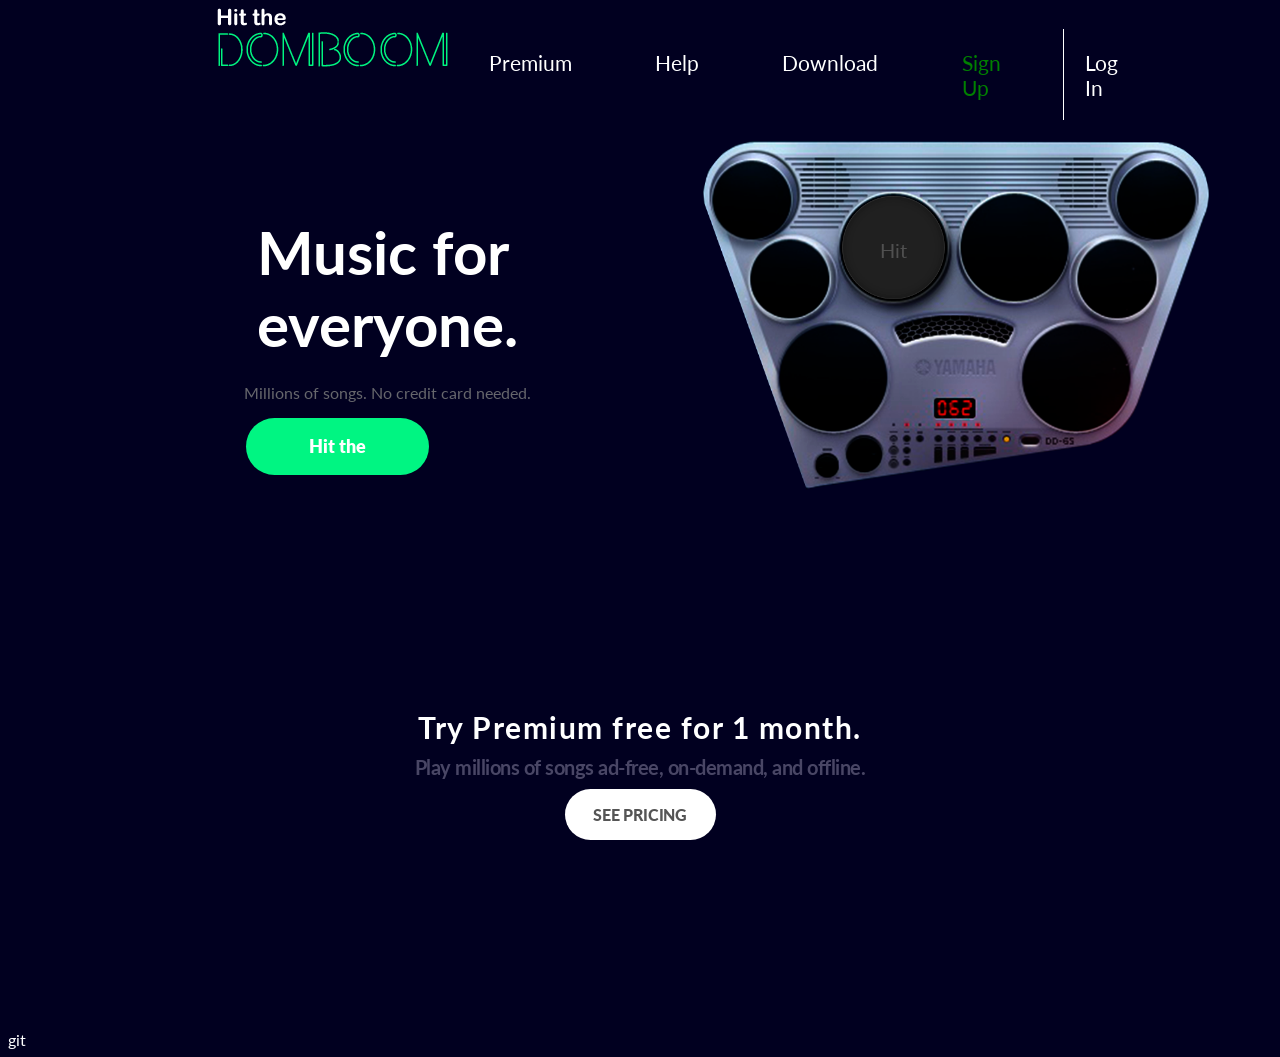
==== index.html @ 34d4bbc4 "JS" ====
<!DOCTYPE html>
<html lang="en">
<head>
    <meta charset="UTF-8">
    <meta http-equiv="X-UA-Compatible" content="IE=edge">
    <meta name="viewport" content="width=device-width, initial-scale=1.0">
    <link rel="stylesheet" type="text/css" href="./Assets/css/style.css">
    <link rel="preconnect" href="https://fonts.googleapis.com">
    <link rel="preconnect" href="https://fonts.gstatic.com" crossorigin>
    <link href="https://fonts.googleapis.com/css2?family=Lato&display=swap" rel="stylesheet">
    <link href="https://fonts.googleapis.com/css2?family=Lato:wght@900&family=Roboto:wght@400;500;700&display=swap" rel="stylesheet">
    <title>Hit the domboom</title>
</head>
<body>
 <header>
     <div class="bmenu">
        <button id="menu">
            <div id="line"></div>         
            <div id="line"></div>
            <div id="line"></div>
        </button>
    </div> 
     <div>
     <img src="./Assets/img/logo.png" alt="Logo">
    </div>
     <nav>
         <a>Premium</a>
         <a>Help</a>
         <a>Download</a>
         <a id="active">Sign Up</a>
         <a id="border">Log In</a>
     </nav>
</header>
     <section class="section">
        <article>
            <h1>Music for <br>everyone.</h1>
            <p>Millions of songs. No credit card needed.</p>
            <button id="green">Hit the</button>
        </article>
        <img src="./Assets/img/drumkit.png" alt="Drumkit">
        <div id="hitbombo">
            <img class="hit" src="./Assets/img/muestra-boton.png" alt ="Botón interactivo de hit">
            <button>Hit</button>
        </div>
        <div id="hitcrash">
            <img class="hit" src="./Assets/img/muestra-boton.png" alt ="Botón interactivo de hit">
            <button>Hit</button>
        </div>
    <!--   <div id="hithat">
            <img class="hit" src="./Assets/img/muestra-boton.png" alt ="Botón interactivo de hit">
            <button>Hit</button> 
        </div>
        <div id="hitredo">
            <img class="hit" src="./Assets/img/muestra-boton.png" alt ="Botón interactivo de hit">
            <button>Hit</button> 
        </div>
        <div id="hittom1">
            <img class="hit" src="./Assets/img/muestra-boton.png" alt ="Botón interactivo de hit">
            <button>Hit</button>
        </div>
        <div id="hittom2">
            <img class="hit" src="./Assets/img/muestra-boton.png" alt ="Botón interactivo de hit">
            <button>Hit</button> 
        </div>
        <div id="hittom3">
            <img class="hit" src="./Assets/img/muestra-boton.png" alt ="Botón interactivo de hit">
            <button>Hit</button> 
        </div>
        <div id="hittom4">
            <img class="hit" src="./Assets/img/muestra-boton.png" alt ="Botón interactivo de hit">
            <button>Hit</button> 
        </div>
    -->
    </section>
    <div id="hitm">
        <img class="hit" src="./Assets/img/muestra-boton.png" alt ="Botón interactivo de hit">
        <button>Hit</button> 
    </div>
    <footer>
        <h2>Try  Premium  free  for  1  month.</h2>
        <p>Play millions of songs ad-free, on-demand, and offline.</p>
        <button id="white">SEE PRICING</button>
    </footer>
    <script src="Assets/js/sound.js"></script>
</body>
</html>git
---- Assets/css/style.css ----
/*@font-face {
    font-family: Lato;
    src: url(https://fonts.googleapis.com/css2?family=Lato&display=swap);
}*/

*{
    background-color: rgb(01,00,32);
    font-family: 'Lato', sans-serif;
    font-family: 'Roboto' sans-serif;
    color: white;
}

#menu {
    visibility: hidden;
}
header{
    display: flex;
    justify-content: center;
}
nav {
    display: flex;    
    justify-content: space-between;
    width: 50%;
}
nav a{
    display: flex;
    font-size: 1.25em;
    display: flex;
    display: inline;
    margin: 1em;
    padding: 1em;
    font-size: 1.30em;
}
#active{
    color: green;
}
#border{
    border-left: 1px solid white;
} 
section{
    display: flex;
    flex-direction: row;
    justify-content: center;
    align-items: center;
    position: relative;
}
section img{
    display: flex;
    width:40%;
}
article {
    display: flex;
    flex-direction: column;
    align-items: center;        
    width: 50%;
}
#green {
    background-color: #00F582;
    width: 170px;
    height: 46px;
    border: none;
    border-radius: 25px;

}
h1{
    margin-bottom: 1%;
    font-size: 60px;
}
article p{
    color: rgba(128, 128, 128, 0.8);
}
   
#white {
    background-color: white;
    color: black;
    width: 170px;
    height: 46px;
    border: none;
    border-radius: 25px;
}
footer {
    display: flex;
    flex-direction: column;
    align-items: center;
    margin-bottom: 15%;
}
h2 {
    font-size: 30px;
}
footer p {
    font-size: 20px;
    color: rgba(128, 128, 128, 0.5);
}
footer p{
    font-weight: bold;
    color: #494665;
    letter-spacing: -0.025em;
    margin: 10px;
}
#white {
    background-color: white;
    color: rgb(17,16,23);
    font-weight:bold;
    width: 136px;
    height: 46px;
    border: none;
    border-radius: 25px;
}

h2 {
    margin: 0px;
    letter-spacing: 0.050em;

}
/* hit button */
#hitm {
    visibility: hidden; 
}
#hitbombo {
    visibility: visible; 
    position: absolute;
    left: 65.56%;
    top: 15%;
    background: transparent;    
    width: 25%;
}

#hitbombo img {
    background: transparent;
}
#hitbombo button {
    border: none;
    background: rgba(128, 128, 128, 0);
    color: rgba(128, 128, 128, 0.5);
    font-size: 20px;
    position: absolute;
    width: 100%;
    bottom: 45%;
    right: 32%;
}

#hitcrash {
    visibility: visible; 
    position: absolute;
    left: 65.56%;
    top: 15%;
    background: transparent;    
    width: 25%;
}

#hitcrash img {
    background: transparent;
}
#hitcrash button {
    border: none;
    background: rgba(128, 128, 128, 0);
    color: rgba(128, 128, 128, 0.5);
    font-size: 20px;
    position: absolute;
    width: 100%;
    bottom: 45%;
    right: 32%;
}

#green{
 
    height: 57px;
    width: 183px;
    margin-right: 100px;
    border-radius: 31px;
    border-style: none;
    background: #00F582;
    font-family: Lato;
    font-style: normal;
    font-weight: 800;
    font-size: 18px;
}

#white{

    width: 151px;
    height: 51px;
    left: 560px;
    top: 803px;
    background: #FFFFFF;
    border-radius: 30px;
    border-style: none;
    font-style: Bold;
    letter-spacing: -0.01em;
    color: #555555;
    font-weight: 1000;
    font-size: 16px;

}

/*Mobile & Tablet*/
@media only screen and (max-width:991.98px ) {
/* menú (Falta interacción al abrir el menú) */
header {
    display: flex;
    flex-direction: column;        
    width: 100%;
    align-items: center; 
    margin-bottom: 10%;
}

header img{/* 
    width: 75%; */
    display: flex;
    justify-content: center;
}   
.bmenu {
    width: 100%;
    display: flex;
    justify-content: flex-end;
} 

#menu {   
    visibility: visible;     
    background-color:#00F582;
    width: 93px;
    height: 46px;
    border: none;
    border-radius: 25px;
    display: flex;
    justify-content: center;
    flex-direction: column;
    align-items: flex-end;
    padding-right: 10px;
}

#line{
    width: 15px;
    height: 2px;
    margin: 2px;
    display: flex;    
    background-color: white;
}
#line:nth-child(2){
    width: 10px;
}
nav a{
    visibility: hidden;
}
/* Section principal */

section {
    display: flex;
    flex-direction: column-reverse;
    align-items: center;
}
section img {
    justify-self: center;
    width: 100%;
}
article {
    display: flex;
    flex-direction: column;
    align-items: center;
}
h1 {
    font-size: 75px;
    margin-bottom: 1%;
    padding: 3%;
}
article p {
    font-size: 20px;
    color: rgba(128, 128, 128, 0.5);
}

#green {
    background-color: #00F582;
    width: 170px;
    height: 46px;
    border: none;
    border-radius: 25px;

}

/* hit button */
#hitd {
    visibility: hidden; 
}
#hitm {
    visibility: visible; 
    margin-top: 10%;
    margin-left: 10%;
    display: flex;
    justify-content: center;
    align-content: center;
    position: relative;
}
#hitm img {
    width: 50%;
}
#hitm button {
    border: none;
    background: rgba(128, 128, 128, 0);
    color: rgba(128, 128, 128, 0.8);
    font-size: 20px;
    position: absolute;
    top: 40%;
    right:3%;
    width: 100%;
    /* 
    position: relative;
    top: 115px;
    right: 180px;*/

}

/* footer */
footer {
    display: flex;
    flex-direction: column;
    align-items: center;
    margin-bottom: 15%;
}
h2 {
    font-size: 30px;
}
footer p {
    font-size: 20px;
    color: rgba(128, 128, 128, 0.5);
}
#white {
    background-color: white;
    color: black;
    width: 170px;
    height: 46px;
    border: none;
    border-radius: 25px;
}

}
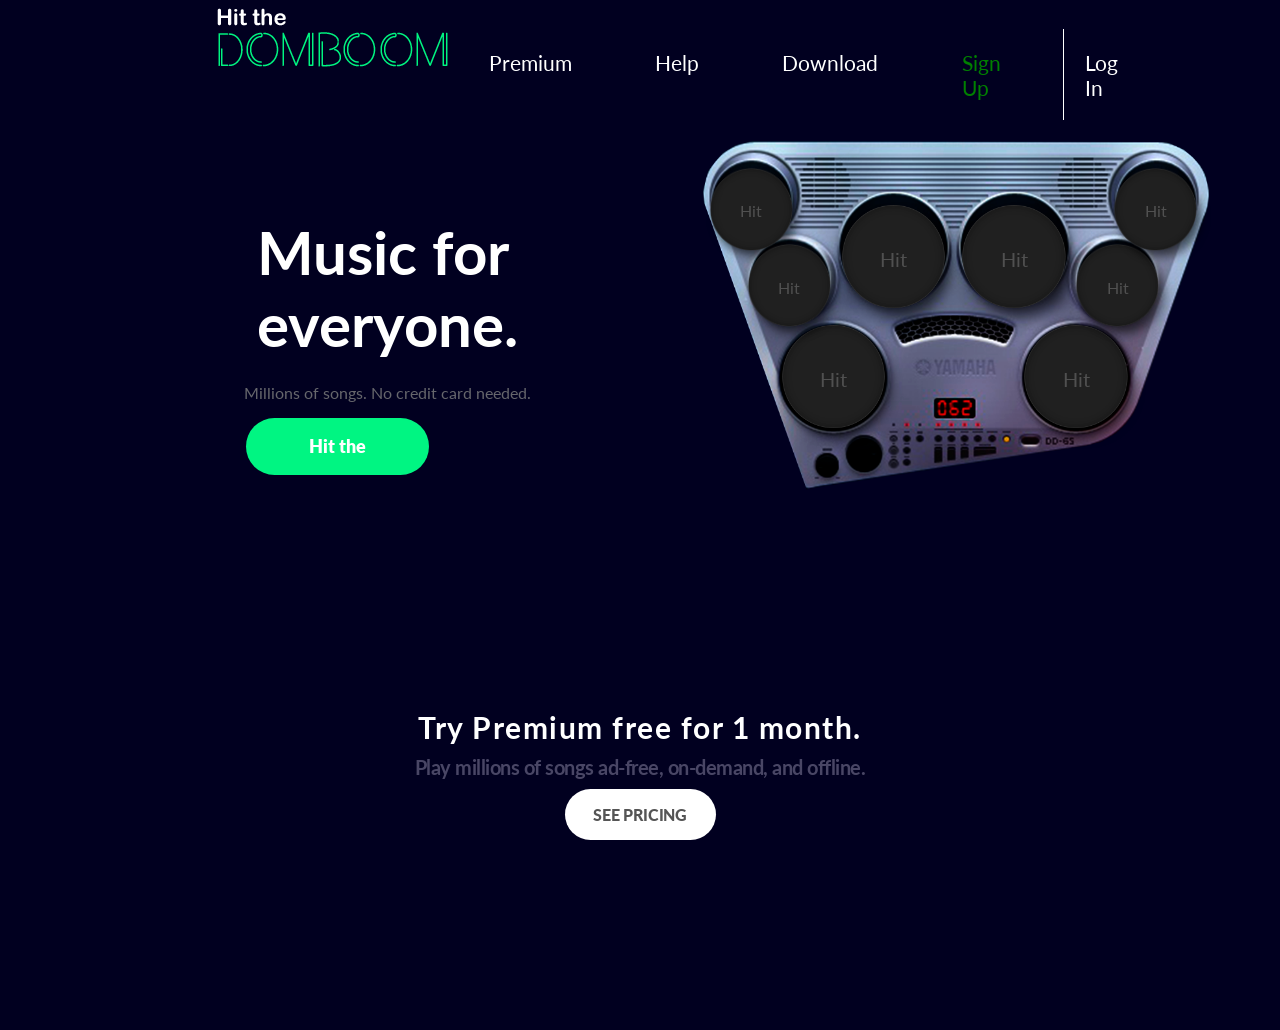
==== commit 99355ca1: "buttonsterminado" ====
--- a/index.html
+++ b/index.html
@@ -21,7 +21,7 @@
         </button>
     </div> 
      <div>
-     <img src="./Assets/img/logo.png" alt="Logo">
+     <img src="./Assets/img/logo.png">
     </div>
      <nav>
          <a>Premium</a>
@@ -46,11 +46,11 @@
             <img class="hit" src="./Assets/img/muestra-boton.png" alt ="Botón interactivo de hit">
             <button>Hit</button>
         </div>
-    <!--   <div id="hithat">
+      <div id="hithat">
             <img class="hit" src="./Assets/img/muestra-boton.png" alt ="Botón interactivo de hit">
             <button>Hit</button> 
         </div>
-        <div id="hitredo">
+       <div id="hitredo">
             <img class="hit" src="./Assets/img/muestra-boton.png" alt ="Botón interactivo de hit">
             <button>Hit</button> 
         </div>
@@ -62,25 +62,24 @@
             <img class="hit" src="./Assets/img/muestra-boton.png" alt ="Botón interactivo de hit">
             <button>Hit</button> 
         </div>
-        <div id="hittom3">
+         <div id="hittom3">
             <img class="hit" src="./Assets/img/muestra-boton.png" alt ="Botón interactivo de hit">
             <button>Hit</button> 
         </div>
-        <div id="hittom4">
+      <div id="hittom4">
             <img class="hit" src="./Assets/img/muestra-boton.png" alt ="Botón interactivo de hit">
             <button>Hit</button> 
         </div>
-    -->
+    
     </section>
     <div id="hitm">
         <img class="hit" src="./Assets/img/muestra-boton.png" alt ="Botón interactivo de hit">
-        <button>Hit</button> 
+        <button>Hit</button> <!-- mejor <p> ? Y la imágen sea la que recibe onClick? -->
     </div>
     <footer>
         <h2>Try  Premium  free  for  1  month.</h2>
         <p>Play millions of songs ad-free, on-demand, and offline.</p>
         <button id="white">SEE PRICING</button>
     </footer>
-    <script src="Assets/js/sound.js"></script>
 </body>
-</html>git +</html>
--- a/Assets/css/style.css
+++ b/Assets/css/style.css
@@ -120,7 +120,7 @@
     visibility: visible; 
     position: absolute;
     left: 65.56%;
-    top: 15%;
+    top: 17.5%;
     background: transparent;    
     width: 25%;
 }
@@ -142,8 +142,8 @@
 #hitcrash {
     visibility: visible; 
     position: absolute;
-    left: 65.56%;
-    top: 15%;
+    left: 60.8%;
+    top: 51.9%;
     background: transparent;    
     width: 25%;
 }
@@ -156,6 +156,144 @@
     background: rgba(128, 128, 128, 0);
     color: rgba(128, 128, 128, 0.5);
     font-size: 20px;
+    position: absolute;
+    width: 100%;
+    bottom: 45%;
+    right: 32%;
+}
+
+#hithat {
+    visibility: visible; 
+    position: absolute;
+    left: 55.2%;
+    top: 7%;
+    background: transparent;    
+    width: 20%;
+}
+
+#hithat img {
+    background: transparent;
+}
+#hithat button {
+    border: none;
+    background: rgba(128, 128, 128, 0);
+    color: rgba(128, 128, 128, 0.5);
+    font-size: 16px;
+    position: absolute;
+    width: 100%;
+    bottom: 45%;
+    right: 32%;
+}
+
+#hitredo {
+    visibility: visible; 
+    position: absolute;
+    left: 58.2%;
+    top: 29%;
+    background: transparent;    
+    width: 20%;
+}
+
+#hitredo img {
+    background: transparent;
+}
+#hitredo button {
+    border: none;
+    background: rgba(128, 128, 128, 0);
+    color: rgba(128, 128, 128, 0.5);
+    font-size: 16px;
+    position: absolute;
+    width: 100%;
+    bottom: 45%;
+    right: 32%;
+}
+
+#hittom1 {
+    visibility: visible; 
+    position: absolute;
+    left: 75.1%;
+    top: 17.5%;
+    background: transparent;    
+    width: 25%;
+}
+
+#hittom1 img {
+    background: transparent;
+}
+#hittom1 button {
+    border: none;
+    background: rgba(128, 128, 128, 0);
+    color: rgba(128, 128, 128, 0.5);
+    font-size: 20px;
+    position: absolute;
+    width: 100%;
+    bottom: 45%;
+    right: 32%;
+}
+
+#hittom2 {
+    visibility: visible; 
+    position: absolute;
+    left: 80%;
+    top: 51.9%;
+    background: transparent;    
+    width: 25%;
+}
+
+#hittom2 img {
+    background: transparent;
+}
+#hittom2 button {
+    border: none;
+    background: rgba(128, 128, 128, 0);
+    color: rgba(128, 128, 128, 0.5);
+    font-size: 20px;
+    position: absolute;
+    width: 100%;
+    bottom: 45%;
+    right: 32%;
+}
+
+#hittom3 {
+    visibility: visible; 
+    position: absolute;
+    left: 84.2%;
+    top: 29%;
+    background: transparent;    
+    width: 20%;
+}
+
+#hittom3 img {
+    background: transparent;
+}
+#hittom3 button {
+    border: none;
+    background: rgba(128, 128, 128, 0);
+    color: rgba(128, 128, 128, 0.5);
+    font-size: 16px;
+    position: absolute;
+    width: 100%;
+    bottom: 45%;
+    right: 32%;
+}
+
+#hittom4 {
+    visibility: visible; 
+    position: absolute;
+    left: 87.2%;
+    top: 7%;
+    background: transparent;    
+    width: 20%;
+}
+
+#hittom4 img {
+    background: transparent;
+}
+#hittom4 button {
+    border: none;
+    background: rgba(128, 128, 128, 0);
+    color: rgba(128, 128, 128, 0.5);
+    font-size: 16px;
     position: absolute;
     width: 100%;
     bottom: 45%;
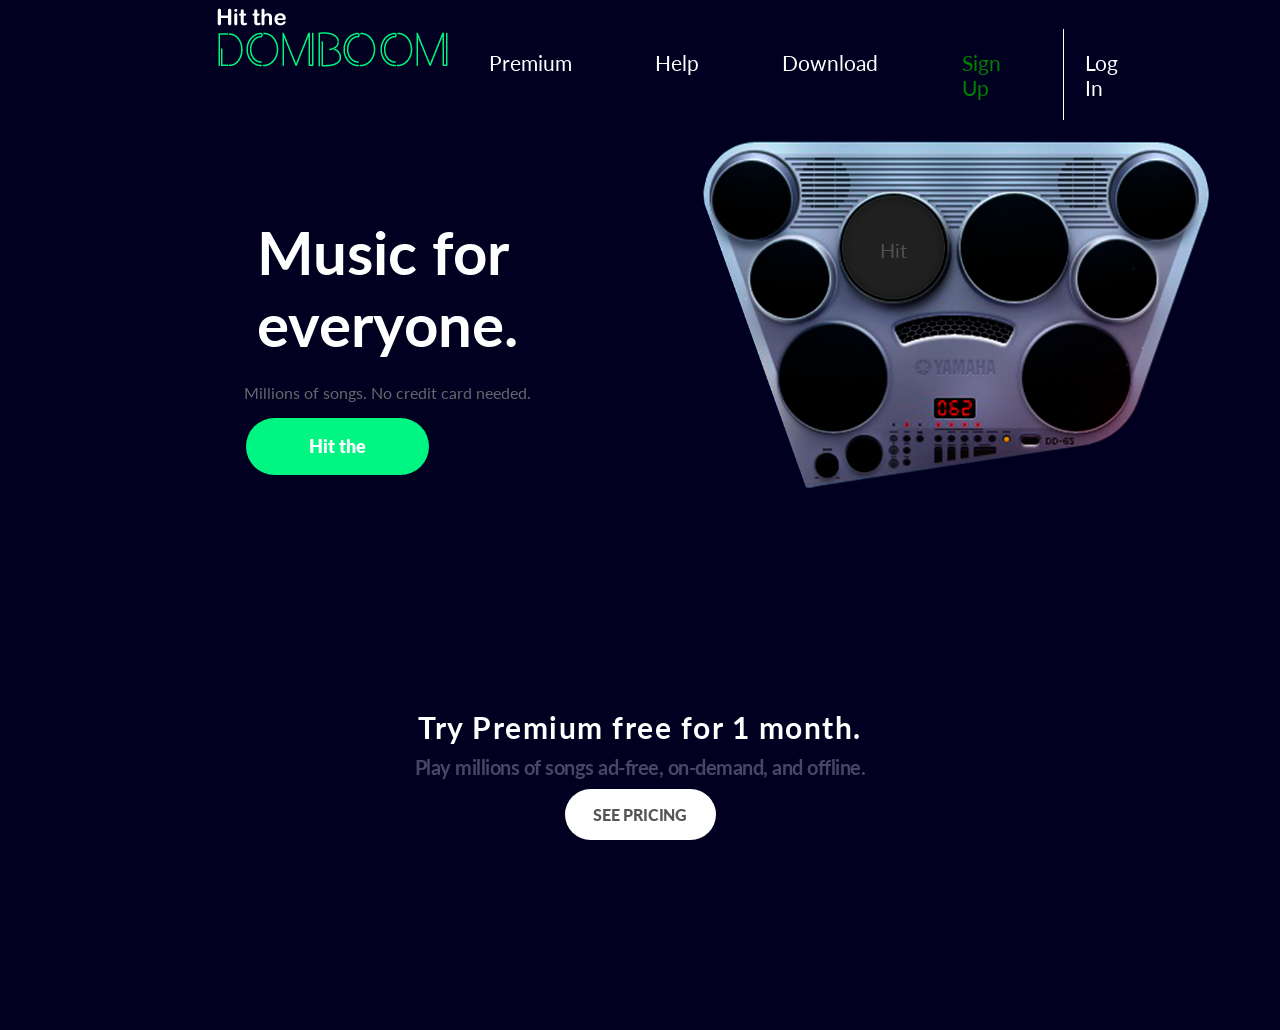
==== commit 38e6b5c1: "audio all" ====
--- a/index.html
+++ b/index.html
@@ -21,7 +21,7 @@
         </button>
     </div> 
      <div>
-     <img src="./Assets/img/logo.png">
+     <img src="./Assets/img/logo.png" alt="Logo">
     </div>
      <nav>
          <a>Premium</a>
@@ -46,11 +46,11 @@
             <img class="hit" src="./Assets/img/muestra-boton.png" alt ="Botón interactivo de hit">
             <button>Hit</button>
         </div>
-      <div id="hithat">
+    <!--   <div id="hithat">
             <img class="hit" src="./Assets/img/muestra-boton.png" alt ="Botón interactivo de hit">
             <button>Hit</button> 
         </div>
-       <div id="hitredo">
+        <div id="hitredo">
             <img class="hit" src="./Assets/img/muestra-boton.png" alt ="Botón interactivo de hit">
             <button>Hit</button> 
         </div>
@@ -62,24 +62,25 @@
             <img class="hit" src="./Assets/img/muestra-boton.png" alt ="Botón interactivo de hit">
             <button>Hit</button> 
         </div>
-         <div id="hittom3">
+        <div id="hittom3">
             <img class="hit" src="./Assets/img/muestra-boton.png" alt ="Botón interactivo de hit">
             <button>Hit</button> 
         </div>
-      <div id="hittom4">
+        <div id="hittom4">
             <img class="hit" src="./Assets/img/muestra-boton.png" alt ="Botón interactivo de hit">
             <button>Hit</button> 
         </div>
-    
+    -->
     </section>
     <div id="hitm">
         <img class="hit" src="./Assets/img/muestra-boton.png" alt ="Botón interactivo de hit">
-        <button>Hit</button> <!-- mejor <p> ? Y la imágen sea la que recibe onClick? -->
+        <button>Hit</button> 
     </div>
     <footer>
         <h2>Try  Premium  free  for  1  month.</h2>
         <p>Play millions of songs ad-free, on-demand, and offline.</p>
         <button id="white">SEE PRICING</button>
     </footer>
+    <script src="Assets/js/sound.js"></script>
 </body>
 </html>
--- a/Assets/css/style.css
+++ b/Assets/css/style.css
@@ -120,7 +120,7 @@
     visibility: visible; 
     position: absolute;
     left: 65.56%;
-    top: 17.5%;
+    top: 15%;
     background: transparent;    
     width: 25%;
 }
@@ -142,8 +142,8 @@
 #hitcrash {
     visibility: visible; 
     position: absolute;
-    left: 60.8%;
-    top: 51.9%;
+    left: 65.56%;
+    top: 15%;
     background: transparent;    
     width: 25%;
 }
@@ -156,144 +156,6 @@
     background: rgba(128, 128, 128, 0);
     color: rgba(128, 128, 128, 0.5);
     font-size: 20px;
-    position: absolute;
-    width: 100%;
-    bottom: 45%;
-    right: 32%;
-}
-
-#hithat {
-    visibility: visible; 
-    position: absolute;
-    left: 55.2%;
-    top: 7%;
-    background: transparent;    
-    width: 20%;
-}
-
-#hithat img {
-    background: transparent;
-}
-#hithat button {
-    border: none;
-    background: rgba(128, 128, 128, 0);
-    color: rgba(128, 128, 128, 0.5);
-    font-size: 16px;
-    position: absolute;
-    width: 100%;
-    bottom: 45%;
-    right: 32%;
-}
-
-#hitredo {
-    visibility: visible; 
-    position: absolute;
-    left: 58.2%;
-    top: 29%;
-    background: transparent;    
-    width: 20%;
-}
-
-#hitredo img {
-    background: transparent;
-}
-#hitredo button {
-    border: none;
-    background: rgba(128, 128, 128, 0);
-    color: rgba(128, 128, 128, 0.5);
-    font-size: 16px;
-    position: absolute;
-    width: 100%;
-    bottom: 45%;
-    right: 32%;
-}
-
-#hittom1 {
-    visibility: visible; 
-    position: absolute;
-    left: 75.1%;
-    top: 17.5%;
-    background: transparent;    
-    width: 25%;
-}
-
-#hittom1 img {
-    background: transparent;
-}
-#hittom1 button {
-    border: none;
-    background: rgba(128, 128, 128, 0);
-    color: rgba(128, 128, 128, 0.5);
-    font-size: 20px;
-    position: absolute;
-    width: 100%;
-    bottom: 45%;
-    right: 32%;
-}
-
-#hittom2 {
-    visibility: visible; 
-    position: absolute;
-    left: 80%;
-    top: 51.9%;
-    background: transparent;    
-    width: 25%;
-}
-
-#hittom2 img {
-    background: transparent;
-}
-#hittom2 button {
-    border: none;
-    background: rgba(128, 128, 128, 0);
-    color: rgba(128, 128, 128, 0.5);
-    font-size: 20px;
-    position: absolute;
-    width: 100%;
-    bottom: 45%;
-    right: 32%;
-}
-
-#hittom3 {
-    visibility: visible; 
-    position: absolute;
-    left: 84.2%;
-    top: 29%;
-    background: transparent;    
-    width: 20%;
-}
-
-#hittom3 img {
-    background: transparent;
-}
-#hittom3 button {
-    border: none;
-    background: rgba(128, 128, 128, 0);
-    color: rgba(128, 128, 128, 0.5);
-    font-size: 16px;
-    position: absolute;
-    width: 100%;
-    bottom: 45%;
-    right: 32%;
-}
-
-#hittom4 {
-    visibility: visible; 
-    position: absolute;
-    left: 87.2%;
-    top: 7%;
-    background: transparent;    
-    width: 20%;
-}
-
-#hittom4 img {
-    background: transparent;
-}
-#hittom4 button {
-    border: none;
-    background: rgba(128, 128, 128, 0);
-    color: rgba(128, 128, 128, 0.5);
-    font-size: 16px;
     position: absolute;
     width: 100%;
     bottom: 45%;
@@ -416,7 +278,16 @@
 }
 
 /* hit button */
-#hitd {
+#hitbombo, 
+#hitcrash,
+#hithat,
+#hitredo,
+#hittom1,
+#hittom2,
+#hittom3,
+#hittom4
+
+ {
     visibility: hidden; 
 }
 #hitm {
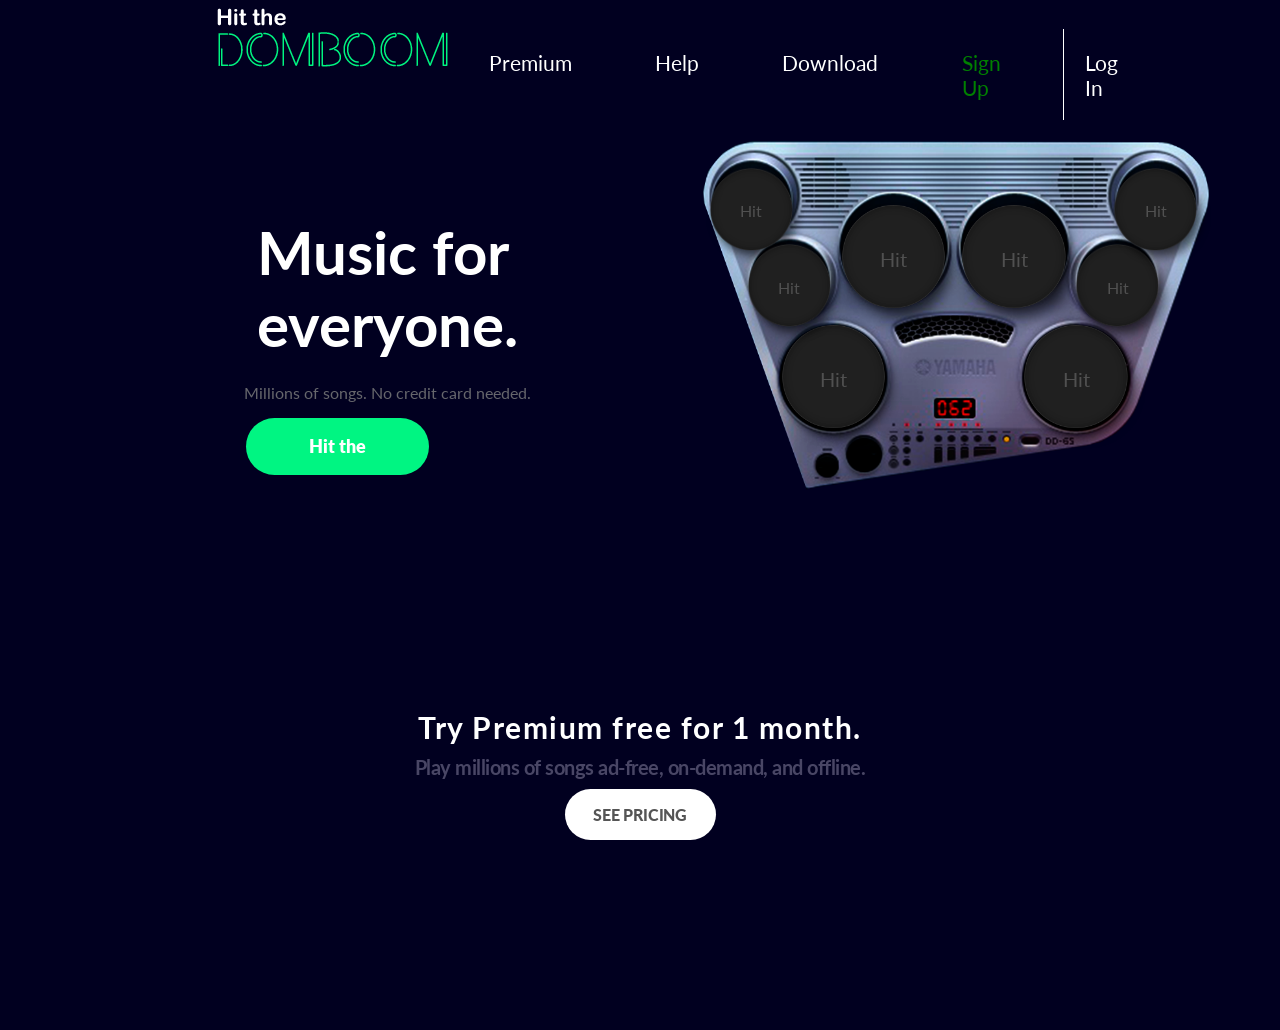
==== commit f208a06b: "Merge branch 'master' of https://github.com/talingo/hit-the-domboom" ====
--- a/index.html
+++ b/index.html
@@ -46,11 +46,11 @@
             <img class="hit" src="./Assets/img/muestra-boton.png" alt ="Botón interactivo de hit">
             <button>Hit</button>
         </div>
-    <!--   <div id="hithat">
+      <div id="hithat">
             <img class="hit" src="./Assets/img/muestra-boton.png" alt ="Botón interactivo de hit">
             <button>Hit</button> 
         </div>
-        <div id="hitredo">
+       <div id="hitredo">
             <img class="hit" src="./Assets/img/muestra-boton.png" alt ="Botón interactivo de hit">
             <button>Hit</button> 
         </div>
@@ -62,15 +62,15 @@
             <img class="hit" src="./Assets/img/muestra-boton.png" alt ="Botón interactivo de hit">
             <button>Hit</button> 
         </div>
-        <div id="hittom3">
+         <div id="hittom3">
             <img class="hit" src="./Assets/img/muestra-boton.png" alt ="Botón interactivo de hit">
             <button>Hit</button> 
         </div>
-        <div id="hittom4">
+      <div id="hittom4">
             <img class="hit" src="./Assets/img/muestra-boton.png" alt ="Botón interactivo de hit">
             <button>Hit</button> 
         </div>
-    -->
+    
     </section>
     <div id="hitm">
         <img class="hit" src="./Assets/img/muestra-boton.png" alt ="Botón interactivo de hit">
--- a/Assets/css/style.css
+++ b/Assets/css/style.css
@@ -120,7 +120,7 @@
     visibility: visible; 
     position: absolute;
     left: 65.56%;
-    top: 15%;
+    top: 17.5%;
     background: transparent;    
     width: 25%;
 }
@@ -142,8 +142,8 @@
 #hitcrash {
     visibility: visible; 
     position: absolute;
-    left: 65.56%;
-    top: 15%;
+    left: 60.8%;
+    top: 51.9%;
     background: transparent;    
     width: 25%;
 }
@@ -156,6 +156,144 @@
     background: rgba(128, 128, 128, 0);
     color: rgba(128, 128, 128, 0.5);
     font-size: 20px;
+    position: absolute;
+    width: 100%;
+    bottom: 45%;
+    right: 32%;
+}
+
+#hithat {
+    visibility: visible; 
+    position: absolute;
+    left: 55.2%;
+    top: 7%;
+    background: transparent;    
+    width: 20%;
+}
+
+#hithat img {
+    background: transparent;
+}
+#hithat button {
+    border: none;
+    background: rgba(128, 128, 128, 0);
+    color: rgba(128, 128, 128, 0.5);
+    font-size: 16px;
+    position: absolute;
+    width: 100%;
+    bottom: 45%;
+    right: 32%;
+}
+
+#hitredo {
+    visibility: visible; 
+    position: absolute;
+    left: 58.2%;
+    top: 29%;
+    background: transparent;    
+    width: 20%;
+}
+
+#hitredo img {
+    background: transparent;
+}
+#hitredo button {
+    border: none;
+    background: rgba(128, 128, 128, 0);
+    color: rgba(128, 128, 128, 0.5);
+    font-size: 16px;
+    position: absolute;
+    width: 100%;
+    bottom: 45%;
+    right: 32%;
+}
+
+#hittom1 {
+    visibility: visible; 
+    position: absolute;
+    left: 75.1%;
+    top: 17.5%;
+    background: transparent;    
+    width: 25%;
+}
+
+#hittom1 img {
+    background: transparent;
+}
+#hittom1 button {
+    border: none;
+    background: rgba(128, 128, 128, 0);
+    color: rgba(128, 128, 128, 0.5);
+    font-size: 20px;
+    position: absolute;
+    width: 100%;
+    bottom: 45%;
+    right: 32%;
+}
+
+#hittom2 {
+    visibility: visible; 
+    position: absolute;
+    left: 80%;
+    top: 51.9%;
+    background: transparent;    
+    width: 25%;
+}
+
+#hittom2 img {
+    background: transparent;
+}
+#hittom2 button {
+    border: none;
+    background: rgba(128, 128, 128, 0);
+    color: rgba(128, 128, 128, 0.5);
+    font-size: 20px;
+    position: absolute;
+    width: 100%;
+    bottom: 45%;
+    right: 32%;
+}
+
+#hittom3 {
+    visibility: visible; 
+    position: absolute;
+    left: 84.2%;
+    top: 29%;
+    background: transparent;    
+    width: 20%;
+}
+
+#hittom3 img {
+    background: transparent;
+}
+#hittom3 button {
+    border: none;
+    background: rgba(128, 128, 128, 0);
+    color: rgba(128, 128, 128, 0.5);
+    font-size: 16px;
+    position: absolute;
+    width: 100%;
+    bottom: 45%;
+    right: 32%;
+}
+
+#hittom4 {
+    visibility: visible; 
+    position: absolute;
+    left: 87.2%;
+    top: 7%;
+    background: transparent;    
+    width: 20%;
+}
+
+#hittom4 img {
+    background: transparent;
+}
+#hittom4 button {
+    border: none;
+    background: rgba(128, 128, 128, 0);
+    color: rgba(128, 128, 128, 0.5);
+    font-size: 16px;
     position: absolute;
     width: 100%;
     bottom: 45%;
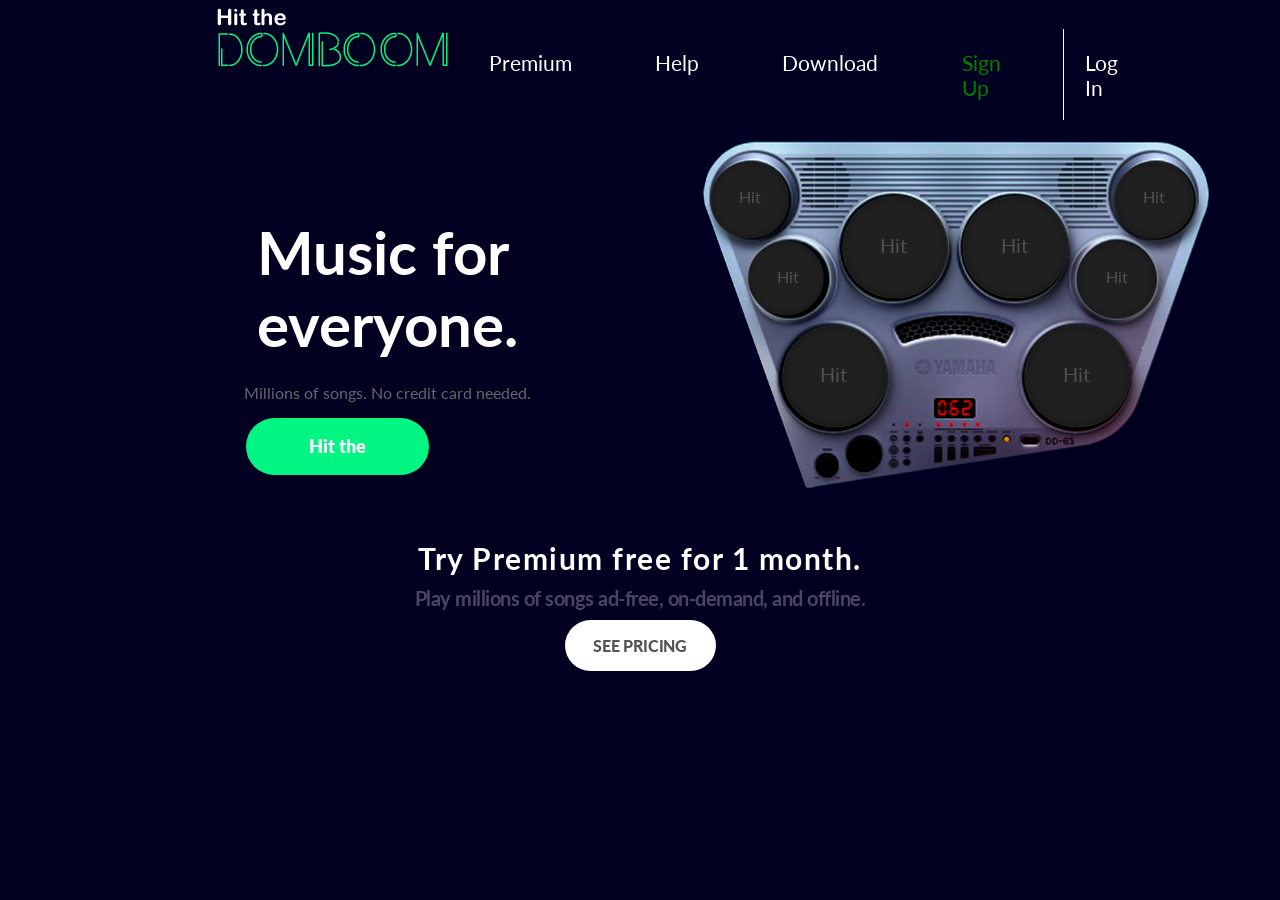
==== commit db532ba2: "Limpieza de código01" ====
--- a/Assets/css/style.css
+++ b/Assets/css/style.css
@@ -13,7 +13,7 @@
 #menu {
     visibility: hidden;
 }
-header{
+header {
     display: flex;
     justify-content: center;
 }
@@ -22,7 +22,7 @@
     justify-content: space-between;
     width: 50%;
 }
-nav a{
+nav a {
     display: flex;
     font-size: 1.25em;
     display: flex;
@@ -31,13 +31,13 @@
     padding: 1em;
     font-size: 1.30em;
 }
-#active{
+#active {
     color: green;
 }
-#border{
+#border {
     border-left: 1px solid white;
 } 
-section{
+section {
     display: flex;
     flex-direction: row;
     justify-content: center;
@@ -87,11 +87,9 @@
 h2 {
     font-size: 30px;
 }
-footer p {
+footer p{    
     font-size: 20px;
     color: rgba(128, 128, 128, 0.5);
-}
-footer p{
     font-weight: bold;
     color: #494665;
     letter-spacing: -0.025em;
@@ -115,66 +113,128 @@
 /* hit button */
 #hitm {
     visibility: hidden; 
+    height: 50px;
 }
 #hitbombo {
     visibility: visible; 
     position: absolute;
     left: 65.56%;
-    top: 17.5%;
-    background: transparent;    
-    width: 25%;
-}
-
-#hitbombo img {
+    top: 15%;
+    background: transparent; 
+    width: 9%;
+    height: 31%;   
+}
+#hitcrash {
+    visibility: visible; 
+    position: absolute;
+    left: 60.8%;
+    top: 51.9%;
     background: transparent;
-}
-#hitbombo button {
+    width: 9%;
+    height: 31%;   
+}
+#hittom1 {
+    visibility: visible; 
+    position: absolute;
+    left: 75.1%;
+    top: 15%;
+    background: transparent;    
+    width: 9%;
+    height: 31%;
+}
+
+#hittom2 {
+    visibility: visible; 
+    position: absolute;
+    left: 80%;
+    top: 51.9%;
+    background: transparent;    
+    width: 9%;
+    height: 31%;   
+}
+
+#hitbombo img,
+#hitcrash img,
+#hittom1 img,
+#hittom2 img  {
+    background: transparent;
+    width: 114%;
+    height: 116%;  
+
+}
+#hitbombo button, 
+#hitcrash button,
+#hittom1 button,
+#hittom2 button   {
     border: none;
     background: rgba(128, 128, 128, 0);
     color: rgba(128, 128, 128, 0.5);
     font-size: 20px;
     position: absolute;
     width: 100%;
-    bottom: 45%;
-    right: 32%;
-}
-
-#hitcrash {
-    visibility: visible; 
-    position: absolute;
-    left: 60.8%;
-    top: 51.9%;
-    background: transparent;    
-    width: 25%;
-}
-
-#hitcrash img {
-    background: transparent;
-}
-#hitcrash button {
-    border: none;
-    background: rgba(128, 128, 128, 0);
-    color: rgba(128, 128, 128, 0.5);
-    font-size: 20px;
-    position: absolute;
-    width: 100%;
-    bottom: 45%;
-    right: 32%;
+    bottom: 40%;
 }
 
 #hithat {
     visibility: visible; 
     position: absolute;
     left: 55.2%;
-    top: 7%;
-    background: transparent;    
-    width: 20%;
+    top: 5%;
+    background: transparent;    
+    width: 7%;
+    height: 25%;   
 }
 
 #hithat img {
     background: transparent;
-}
-#hithat button {
+    width: 110%;
+    height: 110%;
+}
+#hitredo {
+    visibility: visible; 
+    position: absolute;
+    left: 58.2%;
+    top: 28%;
+    background: transparent;    
+    width: 7%;
+    height: 25%;
+}
+
+#hitredo img {
+    background: transparent;
+    width: 105%;
+    height: 105%;
+}
+
+#hittom3 {
+    visibility: visible; 
+    position: absolute;
+    left: 84.2%;
+    top: 28%;
+    background: transparent;    
+    width: 7%;
+    height: 25%;
+}
+
+#hittom4 {
+    visibility: visible; 
+    position: absolute;
+    left: 87.2%;
+    top: 5%;
+    background: transparent;    
+    width: 7%;
+    height: 25%;  
+}
+#hittom3 img,
+#hittom4 img {
+    background: transparent;
+    width: 110%;
+    height: 109%;
+}
+#hithat button,
+#hitredo button,
+#hittom3 button,
+#hittom4 button  {
     border: none;
     background: rgba(128, 128, 128, 0);
     color: rgba(128, 128, 128, 0.5);
@@ -182,125 +242,8 @@
     position: absolute;
     width: 100%;
     bottom: 45%;
-    right: 32%;
-}
-
-#hitredo {
-    visibility: visible; 
-    position: absolute;
-    left: 58.2%;
-    top: 29%;
-    background: transparent;    
-    width: 20%;
-}
-
-#hitredo img {
-    background: transparent;
-}
-#hitredo button {
-    border: none;
-    background: rgba(128, 128, 128, 0);
-    color: rgba(128, 128, 128, 0.5);
-    font-size: 16px;
-    position: absolute;
-    width: 100%;
-    bottom: 45%;
-    right: 32%;
-}
-
-#hittom1 {
-    visibility: visible; 
-    position: absolute;
-    left: 75.1%;
-    top: 17.5%;
-    background: transparent;    
-    width: 25%;
-}
-
-#hittom1 img {
-    background: transparent;
-}
-#hittom1 button {
-    border: none;
-    background: rgba(128, 128, 128, 0);
-    color: rgba(128, 128, 128, 0.5);
-    font-size: 20px;
-    position: absolute;
-    width: 100%;
-    bottom: 45%;
-    right: 32%;
-}
-
-#hittom2 {
-    visibility: visible; 
-    position: absolute;
-    left: 80%;
-    top: 51.9%;
-    background: transparent;    
-    width: 25%;
-}
-
-#hittom2 img {
-    background: transparent;
-}
-#hittom2 button {
-    border: none;
-    background: rgba(128, 128, 128, 0);
-    color: rgba(128, 128, 128, 0.5);
-    font-size: 20px;
-    position: absolute;
-    width: 100%;
-    bottom: 45%;
-    right: 32%;
-}
-
-#hittom3 {
-    visibility: visible; 
-    position: absolute;
-    left: 84.2%;
-    top: 29%;
-    background: transparent;    
-    width: 20%;
-}
-
-#hittom3 img {
-    background: transparent;
-}
-#hittom3 button {
-    border: none;
-    background: rgba(128, 128, 128, 0);
-    color: rgba(128, 128, 128, 0.5);
-    font-size: 16px;
-    position: absolute;
-    width: 100%;
-    bottom: 45%;
-    right: 32%;
-}
-
-#hittom4 {
-    visibility: visible; 
-    position: absolute;
-    left: 87.2%;
-    top: 7%;
-    background: transparent;    
-    width: 20%;
-}
-
-#hittom4 img {
-    background: transparent;
-}
-#hittom4 button {
-    border: none;
-    background: rgba(128, 128, 128, 0);
-    color: rgba(128, 128, 128, 0.5);
-    font-size: 16px;
-    position: absolute;
-    width: 100%;
-    bottom: 45%;
-    right: 32%;
-}
-
-#green{
+}
+#green {
  
     height: 57px;
     width: 183px;
@@ -314,7 +257,7 @@
     font-size: 18px;
 }
 
-#white{
+#white {
 
     width: 151px;
     height: 51px;
@@ -342,8 +285,7 @@
     margin-bottom: 10%;
 }
 
-header img{/* 
-    width: 75%; */
+header img{
     display: flex;
     justify-content: center;
 }   
@@ -367,14 +309,14 @@
     padding-right: 10px;
 }
 
-#line{
+#line {
     width: 15px;
     height: 2px;
     margin: 2px;
     display: flex;    
     background-color: white;
 }
-#line:nth-child(2){
+#line:nth-child(2) {
     width: 10px;
 }
 nav a{
@@ -423,9 +365,7 @@
 #hittom1,
 #hittom2,
 #hittom3,
-#hittom4
-
- {
+#hittom4 {
     visibility: hidden; 
 }
 #hitm {
@@ -449,10 +389,6 @@
     top: 40%;
     right:3%;
     width: 100%;
-    /* 
-    position: relative;
-    top: 115px;
-    right: 180px;*/
 
 }
 
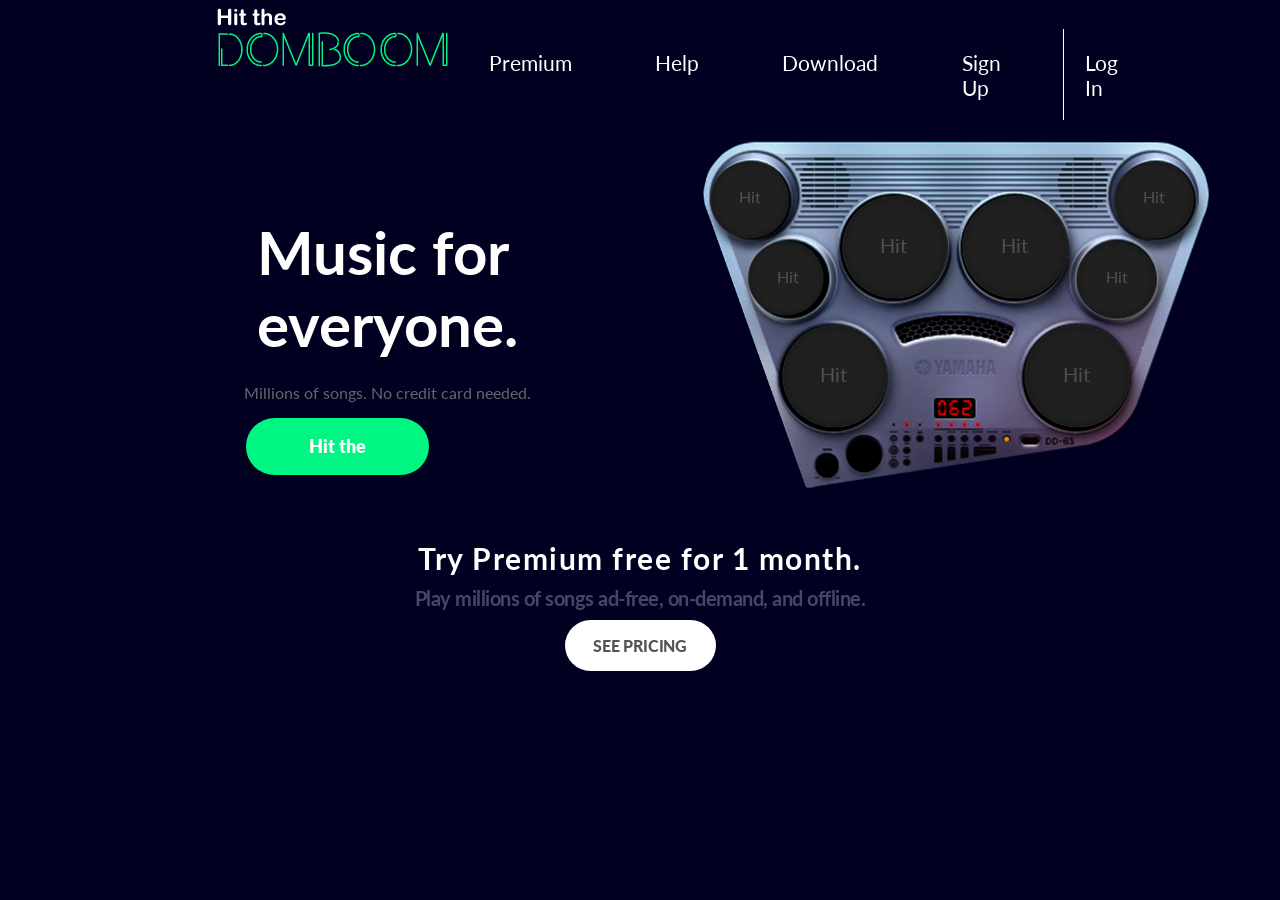
==== commit 41d0ba9a: "hover y menu mobile(a acabar)" ====
--- a/index.html
+++ b/index.html
@@ -20,14 +20,14 @@
             <div id="line"></div>
         </button>
     </div> 
-     <div>
+     <div id="logo">
      <img src="./Assets/img/logo.png" alt="Logo">
     </div>
      <nav>
          <a>Premium</a>
          <a>Help</a>
          <a>Download</a>
-         <a id="active">Sign Up</a>
+         <a >Sign Up</a>
          <a id="border">Log In</a>
      </nav>
 </header>
@@ -82,5 +82,6 @@
         <button id="white">SEE PRICING</button>
     </footer>
     <script src="Assets/js/sound.js"></script>
+    <script src="/hit-the-domboom/Assets/js/menuMobile.js"></script>
 </body>
 </html>
--- a/Assets/css/style.css
+++ b/Assets/css/style.css
@@ -31,9 +31,10 @@
     padding: 1em;
     font-size: 1.30em;
 }
-#active {
-    color: green;
-}
+nav a:hover {
+    color: #00F582;
+}
+
 #border {
     border-left: 1px solid white;
 } 
@@ -282,17 +283,20 @@
     flex-direction: column;        
     width: 100%;
     align-items: center; 
-    margin-bottom: 10%;
-}
-
-header img{
+}
+
+#logo{    
+    height: 118px;
+    width: 462px;    
     display: flex;
     justify-content: center;
-}   
+}
 .bmenu {
     width: 100%;
-    display: flex;
-    justify-content: flex-end;
+    position: absolute;
+    top: 10px;
+    left: 87%;    
+    z-index: 2; 
 } 
 
 #menu {   
@@ -319,9 +323,33 @@
 #line:nth-child(2) {
     width: 10px;
 }
-nav a{
-    visibility: hidden;
-}
+nav {
+    position: absolute;
+    z-index: 1;
+    display: flex;
+    flex-direction: column;
+    width: 160px;
+    height: 100px;
+    top: 60px;
+    left: -160px;
+}
+
+nav a {
+    position: relative;
+    text-decoration: none;
+    height: 20px;
+    background-color: #00F582;
+    margin: 0px;
+    padding: 10px;    
+    transition: background-color 0.5s ease-in-out; 
+}
+nav a:hover {
+    background-color: #01be66;
+}
+.show {
+    right: 10px;
+}
+
 /* Section principal */
 
 section {
@@ -332,29 +360,6 @@
 section img {
     justify-self: center;
     width: 100%;
-}
-article {
-    display: flex;
-    flex-direction: column;
-    align-items: center;
-}
-h1 {
-    font-size: 75px;
-    margin-bottom: 1%;
-    padding: 3%;
-}
-article p {
-    font-size: 20px;
-    color: rgba(128, 128, 128, 0.5);
-}
-
-#green {
-    background-color: #00F582;
-    width: 170px;
-    height: 46px;
-    border: none;
-    border-radius: 25px;
-
 }
 
 /* hit button */
@@ -376,6 +381,7 @@
     justify-content: center;
     align-content: center;
     position: relative;
+    height:100%
 }
 #hitm img {
     width: 50%;
@@ -392,27 +398,5 @@
 
 }
 
-/* footer */
-footer {
-    display: flex;
-    flex-direction: column;
-    align-items: center;
-    margin-bottom: 15%;
-}
-h2 {
-    font-size: 30px;
-}
-footer p {
-    font-size: 20px;
-    color: rgba(128, 128, 128, 0.5);
-}
-#white {
-    background-color: white;
-    color: black;
-    width: 170px;
-    height: 46px;
-    border: none;
-    border-radius: 25px;
-}
 
 }
